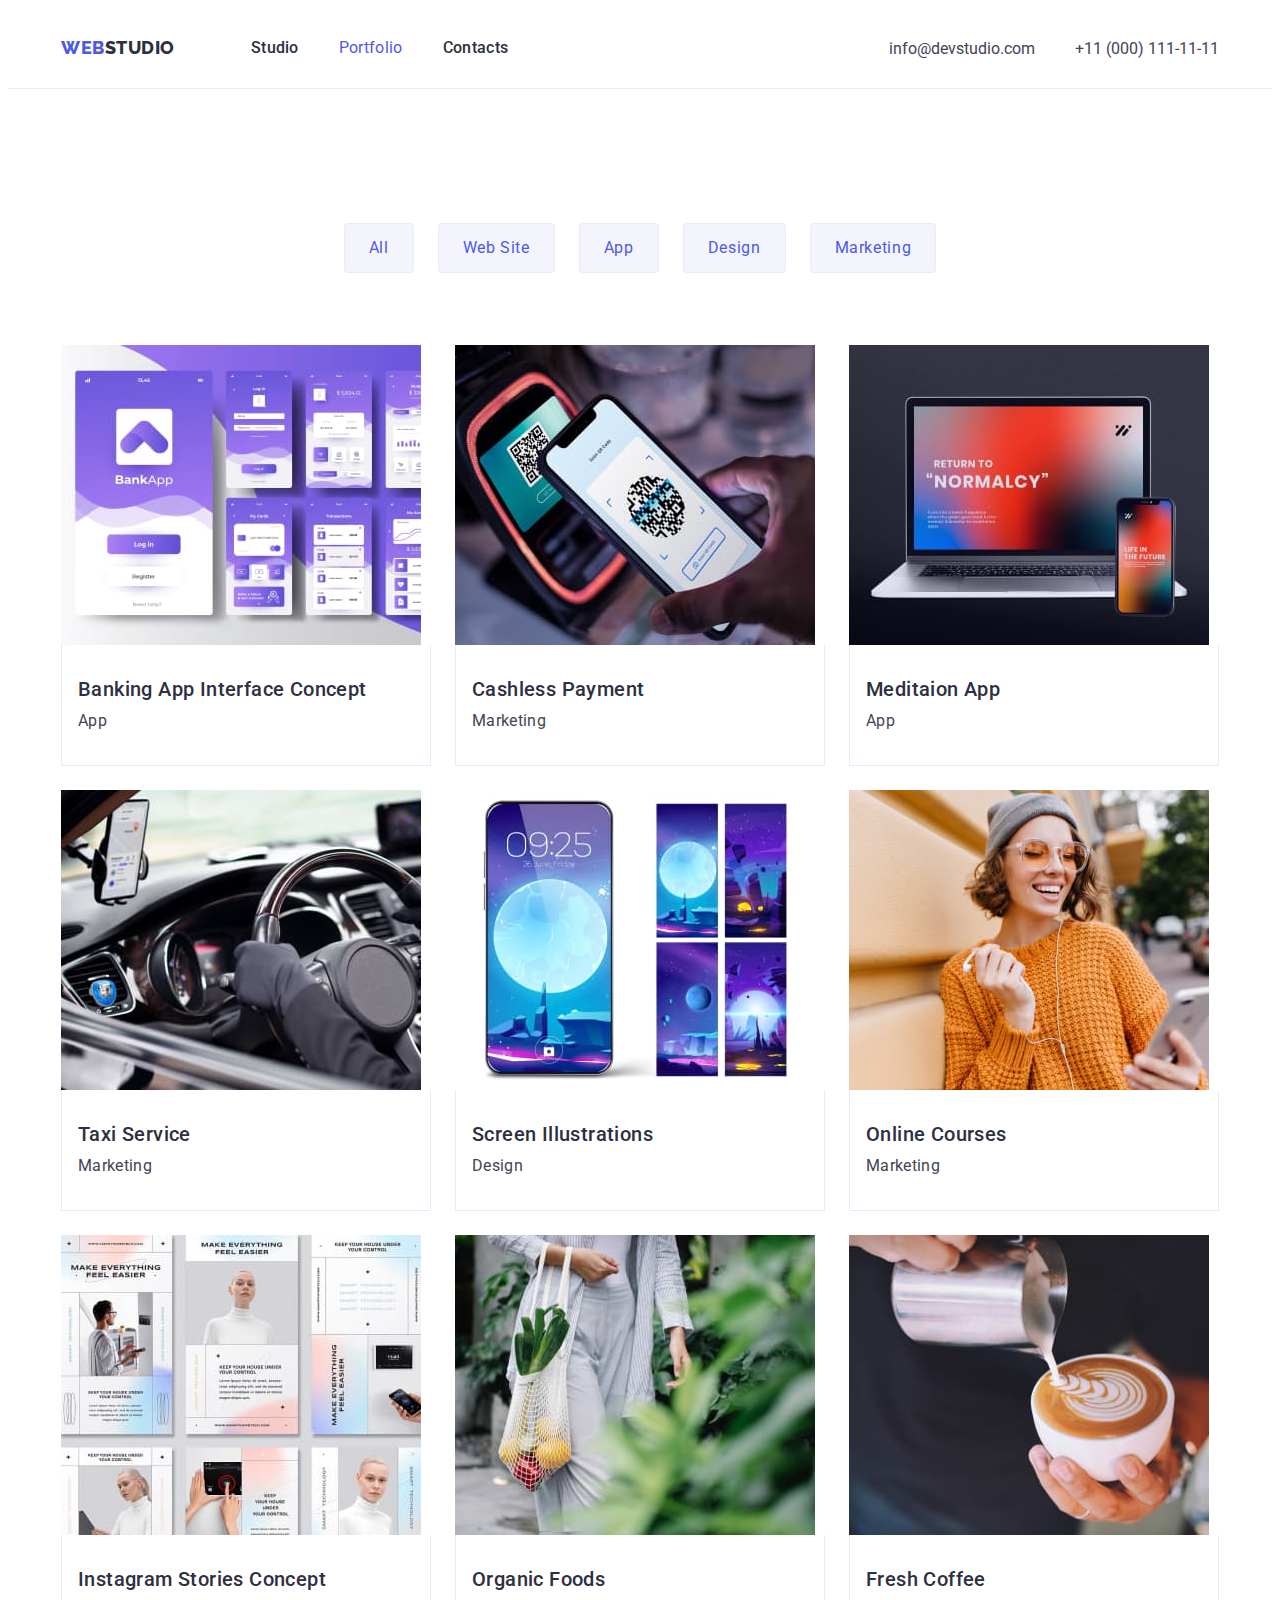
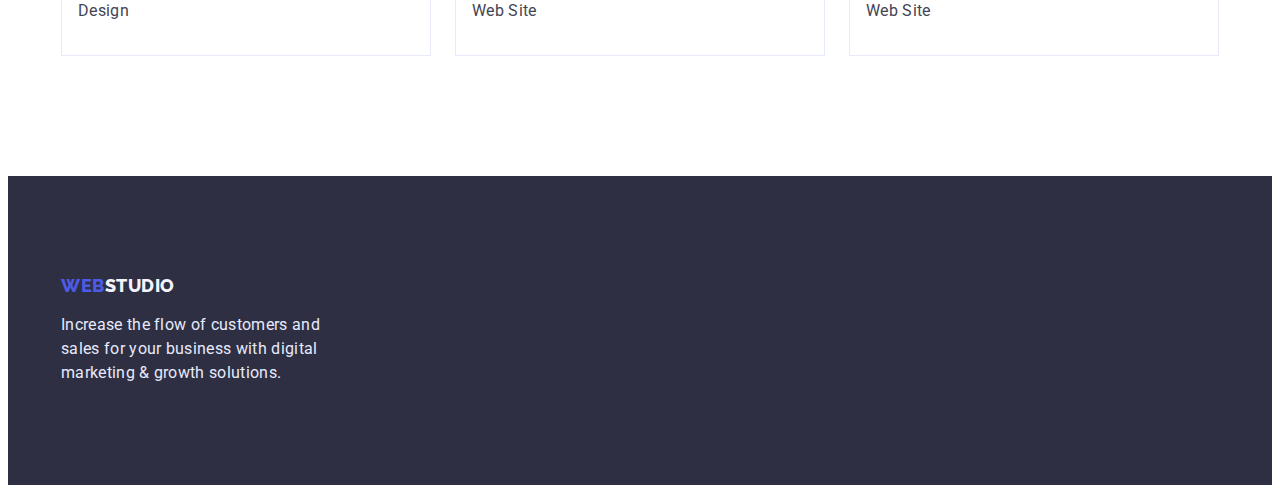
==== portfolio.html @ d43c3594 "Initial commit" ====
<!DOCTYPE html>
<html lang="en">

<head>
    <meta charset="UTF-8">
    <meta http-equiv="X-UA-Compatible" content="IE=edge">
    <meta name="viewport" content="width=device-width, initial-scale=1.0">
    <title>Web Studio</title>
    <link rel="preconnect" href="https://fonts.googleapis.com">
    <link rel="preconnect" href="https://fonts.gstatic.com" crossorigin>
    <link
        href="https://fonts.googleapis.com/css2?family=Raleway:wght@800&family=Roboto:wght@400;500;700;900&display=swap"
        rel="stylesheet">
    <link rel="stylesheet" href="https://cdnjs.cloudflare.com/ajax/libs/modern-normalize/1.1.0/modern-normalize.min.css"
        integrity="sha512-wpPYUAdjBVSE4KJnH1VR1HeZfpl1ub8YT/NKx4PuQ5NmX2tKuGu6U/JRp5y+Y8XG2tV+wKQpNHVUX03MfMFn9Q=="
        crossorigin="anonymous" referrerpolicy="no-referrer" />
    <link rel="stylesheet" href="./css/styles.css" />
</head>

<header class="header">
    <div class="container">
        <div class="header-container">
            <nav class="header-navigation">
                <a class="logo" href="./index.html">Web<span class="logo-two">Studio</span></a>
                <ul class="headerlist">
                    <li><a class="header-link" href="./index.html">Studio</a> </li>
                    <li><a class="current" class="header-link" href="">Portfolio</a> </li>
                    <li><a class="header-link" href="">Contacts</a> </li>
                </ul>
            </nav>
            <address>
                <ul class="headerlist">
                    <li><a class="addresslink" href="mailto:info@devstudio.com">info@devstudio.com</a></li>
                    <li><a class="addresslink" href="tel:+110001111111">+11 (000) 111-11-11</a></li>
                </ul>
            </address>
        </div>
    </div>
</header>

<main>
    <section class="section-main">
        <div class="container">
            <h1 class="hidden-title">Button-filter</h1>
            <ul class="list-button">
                <li><button class="button-filter" type="button">All</button></li>
                <li><button class="button-filter" type="button">Web Site</button></li>
                <li><button class="button-filter" type="button">App</button></li>
                <li><button class="button-filter" type="button">Design</button></li>
                <li><button class="button-filter" type="button">Marketing</button></li>
            </ul>
            <ul class="items-app">
                <li class="list-app">
                    <img src="./images/displaywithapp.jpg" alt="Banking App" width="360">
                    <div class="text-app">
                        <h2 class="title-app">Banking App Interface Concept</h2>
                        <p class="subtitle-app">App</p>
                    </div>
                </li>
                <li class="list-app">
                    <img src="./images/scanqrcod.jpg" alt="Payment" width="360">
                    <div class="text-app">
                        <h2 class="title-app">Cashless Payment</h2>
                        <p class="subtitle-app">Marketing</p>
                    </div>
                </li>
                <li class="list-app">
                    <img src="./images/computerandtelephone.jpg" alt="App on computer and telephone" width="360">
                    <div class="text-app">
                        <h2 class="title-app">Meditaion App</h2>
                        <p class="subtitle-app">App</p>
                    </div>
                </li>
                <li class="list-app">
                    <img src="./images/car.jpg" alt="Car and telephone" width="360">
                    <div class="text-app">
                        <h3 class="title-app">Taxi Service</h3>
                        <p class="subtitle-app">Marketing</p>
                    </div>
                </li>
                <li class="list-app">
                    <img src="./images/screenimages.jpg" alt="Images on telephone" width="360">
                    <div class="text-app">
                        <h3 class="title-app">Screen Illustrations</h3>
                        <p class="subtitle-app">Design</p>
                    </div>
                </li>
                <li class="list-app">
                    <img src="./images/girl.jpg" alt="Girl with telephone" width="360">
                    <div class="text-app">
                        <h3 class="title-app">Online Courses</h3>
                        <p class="subtitle-app">Marketing</p>
                    </div>
                </li>
                <li class="list-app">
                    <img src="./images/instagrampages.jpg" alt="Content in instagram" width="360">
                    <div class="text-app">
                        <h4 class="title-app">Instagram Stories Concept</h4>
                        <p class="subtitle-app">Design</p>
                    </div>
                </li>
                <li class="list-app">
                    <img src="./images/vegetables.jpg" alt="Bag with vegetables" width="360">
                    <div class="text-app">
                        <h4 class="title-app">Organic Foods</h4>
                        <p class="subtitle-app">Web Site</p>
                    </div>
                </li>
                <li class="list-app">
                    <img src="./images/coffee.jpg" alt="Coffee" width="360">
                    <div class="text-app">
                        <h4 class="title-app">Fresh Coffee</h4>
                        <p class="subtitle-app">Web Site</p>
                    </div>
                </li>
            </ul>
        </div>
    </section>
</main>
<footer class="footer-page">
    <div class="container">
        <a class="footer-link" href="./index.html"><span class="footer-link-logo">Web</span>Studio</a>
        <p class="footer-subtitle">Increase the flow of customers and sales for your business with digital marketing
            & growth solutions.</p>
    </div>
</footer>

</html>
---- css/styles.css ----
:root {
    --color-page: #ffffff;
    --color-page-secondary: #F4F4FD;
    --color-page-text: #2E2F42;
    --color-logo: #4D5AE5;
    --color-text: #434455;
    --color-footer: #E7E9FC;
    --color-button-portfolio: #404BBF;
    --card-set-gap: 24px;
}

body {
    font-family: 'Roboto', sans-serif;
    background-color: var(--color-page);
    color:var(--color-page-text);
}

p,
h1,
h2,
h3,
h4,
h5,
h6,
ul {
    margin: 0;
    padding: 0;
}

img {
    display: block;
    max-width: 100%;
    height: auto;
}

ul {
    margin: 0;
    padding: 0;
}

.container {
    width: 100%;
    max-width: 1158px;
    margin: 0 auto;
    padding: 0 15px;
}

.header {
    background-color: var(--color-page);
    border-bottom-width: 1px;
    border-bottom-color: var(--color-footer);
    border-bottom-style: solid;
}

.header-container {
    display: flex;
    align-items: center;
}

.header-navigation {
    display: flex;
    align-items: center;
    flex-grow: 1;
}

.logo {
    color: var(--color-logo);
    text-transform: uppercase;
    font-family: Raleway;
    text-decoration: none;
    line-height: 1.333;
    font-size: 18px;
    font-weight: 800;
    letter-spacing: 0.03em;
}

.logo-two {
    color: var(--color-page-text);
    text-transform: uppercase;
    font-family: Raleway;
    text-decoration: none;
    line-height: 1.333;
    font-size: 18px;
    font-weight: 800;
    letter-spacing: 0.03em;
}

.headerlist {
    list-style-type: none;
    display: flex;
    gap: 40px;
    margin-left: 76px;
}

.headerlist-address {
    list-style-type: none;
    display: flex;
    gap: 40px;
}

.current {
color: var(--color-logo);
text-decoration: none;
list-style-type: none;
line-height: 1.5;
font-size: 16px;
letter-spacing: 0.02em;
padding: 28px 0;
display: block;
}

.header-link {
    text-decoration: none;
    list-style-type: none;
    color: var(--color-page-text);
    line-height: 1.5;
    font-size: 16px;
    letter-spacing: 0.02em;
    padding: 28px 0;
    display: block;
    font-weight: 500;
}

.header-link:hover,
.header-link:focus {
    color:var(--color-button-portfolio);
}


.addresslink {
    font-style: normal;
    text-decoration: none;
    color: var(--color-text);
    padding: 24px 0;
}

.addresslink:hover,
.addresslink:focus {
    color: var(--color-logo);
}

.section-general {
    background-color: var(--color-page-text);
    padding: 188px 0;
    text-align: center;
}

.section-general-title {
    color: var(--color-page);
    font-size: 56px;
    line-height: 1.07;
    text-align: center;
    letter-spacing: 0.02em;
    margin: 0 auto;
    max-width: 496px;
}

.section-general-button {
    background-color: var(--color-logo);
    color: var(--color-page);
    border: 1px solid rgba(0,0,0,0.15);
    border-radius: 4px;
    font-family: Roboto;
    font-weight: 500;
    font-size: 16px;
    line-height: 1.5;
    cursor: pointer;
    letter-spacing: 0.04em;
    padding: 16px 32px 16px 32px;
    max-height: 510px;
    margin-top: 48px;
}

.section-general-button:hover,
.section-general-button:focus {
    background-color: var(--color-button-portfolio);
}

.hidden-title {
    visibility: hidden;
}

.section-hidden {
    padding: 120px 0;
}

.list-characteristic {
    list-style-type: none;
    display: flex;
    gap: 24px;
}

.item-characteristic {
    width: calc((1128px - 3 * 24px)/ 4);
}

.title-characteristic {
    color: var(--color-page-text);
    font-size: 20px;
    font-weight: 500;
    line-height: 1.2;
    letter-spacing: 0.02em;
    margin-bottom: 8px;
}

.subtitle-characteristic {
    color: var(--color-text);
    font-size: 16px;
    line-height: 1.5;
    letter-spacing: 0.02em;
}

.section-project {
    padding-bottom: 120px;
}

.title-project {
    margin-bottom: 72px;
    text-transform: capitalize;
    color: var(--color-page-text);
    font-size: 36px;
    font-weight: 700;
    line-height: 1.11;
    text-align: center;
    letter-spacing: 0.02em;
}

.list-project {
    list-style-type: none;
    display: flex;
    gap: 24px;
}

.section-team {
    background-color: var(--color-page-secondary);
    padding: 120px 0;
}

.title-team {
    color:var(--color-page-text);
    font-size: 36px;
    font-weight: 700;
    line-height: 1.11;
    text-align: center;
    letter-spacing: 0.02em;
    margin-bottom: 72px;
}

.list-team {
    list-style-type: none;
    display: flex;
    gap: 24px;
}

.list-team-iteam {
    background-color: var(--color-page);
    border-bottom-left-radius: 4px;
    border-bottom-right-radius: 4px;
    box-shadow: 0px 2px 1px 0px rgba(46, 47, 66, 0.08),
    0px 1px 1px 0px rgba(46, 47, 66, 0.16),
    0px 1px 6px 0px rgba(46, 47, 66, 0.08);
}

.title-team-list {
    font-size: 20px;
    font-weight: 500;
    line-height: 1.2;
    text-align: center;
    color: var(--color-page-text);
    letter-spacing: 0.02em;
    margin-bottom: 8px;
}

.subtitle-team {
    font-size: 16px;
    line-height: 1.5;
    text-align: center;
    color:var(--color-text);
    letter-spacing: 0.02em;
}

.items-team {
    padding: 32px 0;
}

.footer-page {
    background-color: var(--color-page-text);
    padding: 100px 0;
}

.footer-link-logo {
    color:var(--color-logo);
    font-family: Raleway;
    font-weight: 800;
    font-size: 18px;
    line-height: 1.16;
    text-transform: uppercase;
    text-decoration: none;
    letter-spacing: 0.03em;
}

.footer-link {
    color:var(--color-page-secondary);
    font-family: Raleway;
    font-weight: 800;
    font-size: 18px;
    line-height: 1.16;
    text-transform: uppercase;
    text-decoration: none;
    letter-spacing: 0.03em;
}

.footer-subtitle {
    margin-top: 16px;
    color: var(--color-footer);
    font-size: 16px;
    line-height: 1.5;
    letter-spacing: 0.02em;
    width: 264px;
}

/* Portfolio */

.section-main {
    padding-bottom: 120px;
    padding-top: 96px;
}

.list-button {
    list-style-type: none;
    display: flex;
    gap: 24px;
    justify-content: center;
    margin-bottom: 72px;
}

.button-filter {
    background-color: var(--color-page-secondary);
    color: var(--color-logo);
    font-family: Roboto;
    font-size: 16px;
    line-height: 1.5;
    padding: 12px 24px 12px 24px;
    border:  1px solid var(--color-footer);
    letter-spacing: 0.04em;
    text-align: center;
    border-radius: 4px;
}

.button-filter:hover,
.button-filter:focus {
    background-color: var(--color-button-portfolio);
    color:var(--color-page);
    cursor: pointer;
}

.items-app {
    padding: 0;
    margin: 0;
    display: flex;
    flex-wrap: wrap;
    margin-left: calc(-1 * var(--card-set-gap));
    margin-top: calc(-1 * var(--card-set-gap));
}

.items-app > .list-app {
    flex-basis: calc((100% - 3 * var(--card-set-gap)) / 3);
    margin-left: var(--card-set-gap);
    margin-top: var(--card-set-gap);
}

.list-app {
    list-style-type: none;
}

.text-app {
    padding-top: 32px;
    padding-bottom: 32px;
    padding-left: 16px;
    border-left-width: 1px;
    border-left-style: solid;
    border-left-color: var(--color-footer);
    border-bottom-width: 1px;
    border-bottom-style: solid;
    border-bottom-color: var(--color-footer);
    border-right-width: 1px;
    border-right-style: solid;
    border-right-color: var(--color-footer);
}

.title-app {
    font-size: 20px;
    color: var(--color-page-text);
    font-weight: 500;
    line-height: 1.2;
    letter-spacing: 0.02em;
    margin-bottom: 8px;
}

.subtitle-app {
    color: var(--color-text);
    font-size: 16px;
    line-height: 1.5;
    letter-spacing: 0.02em;
}
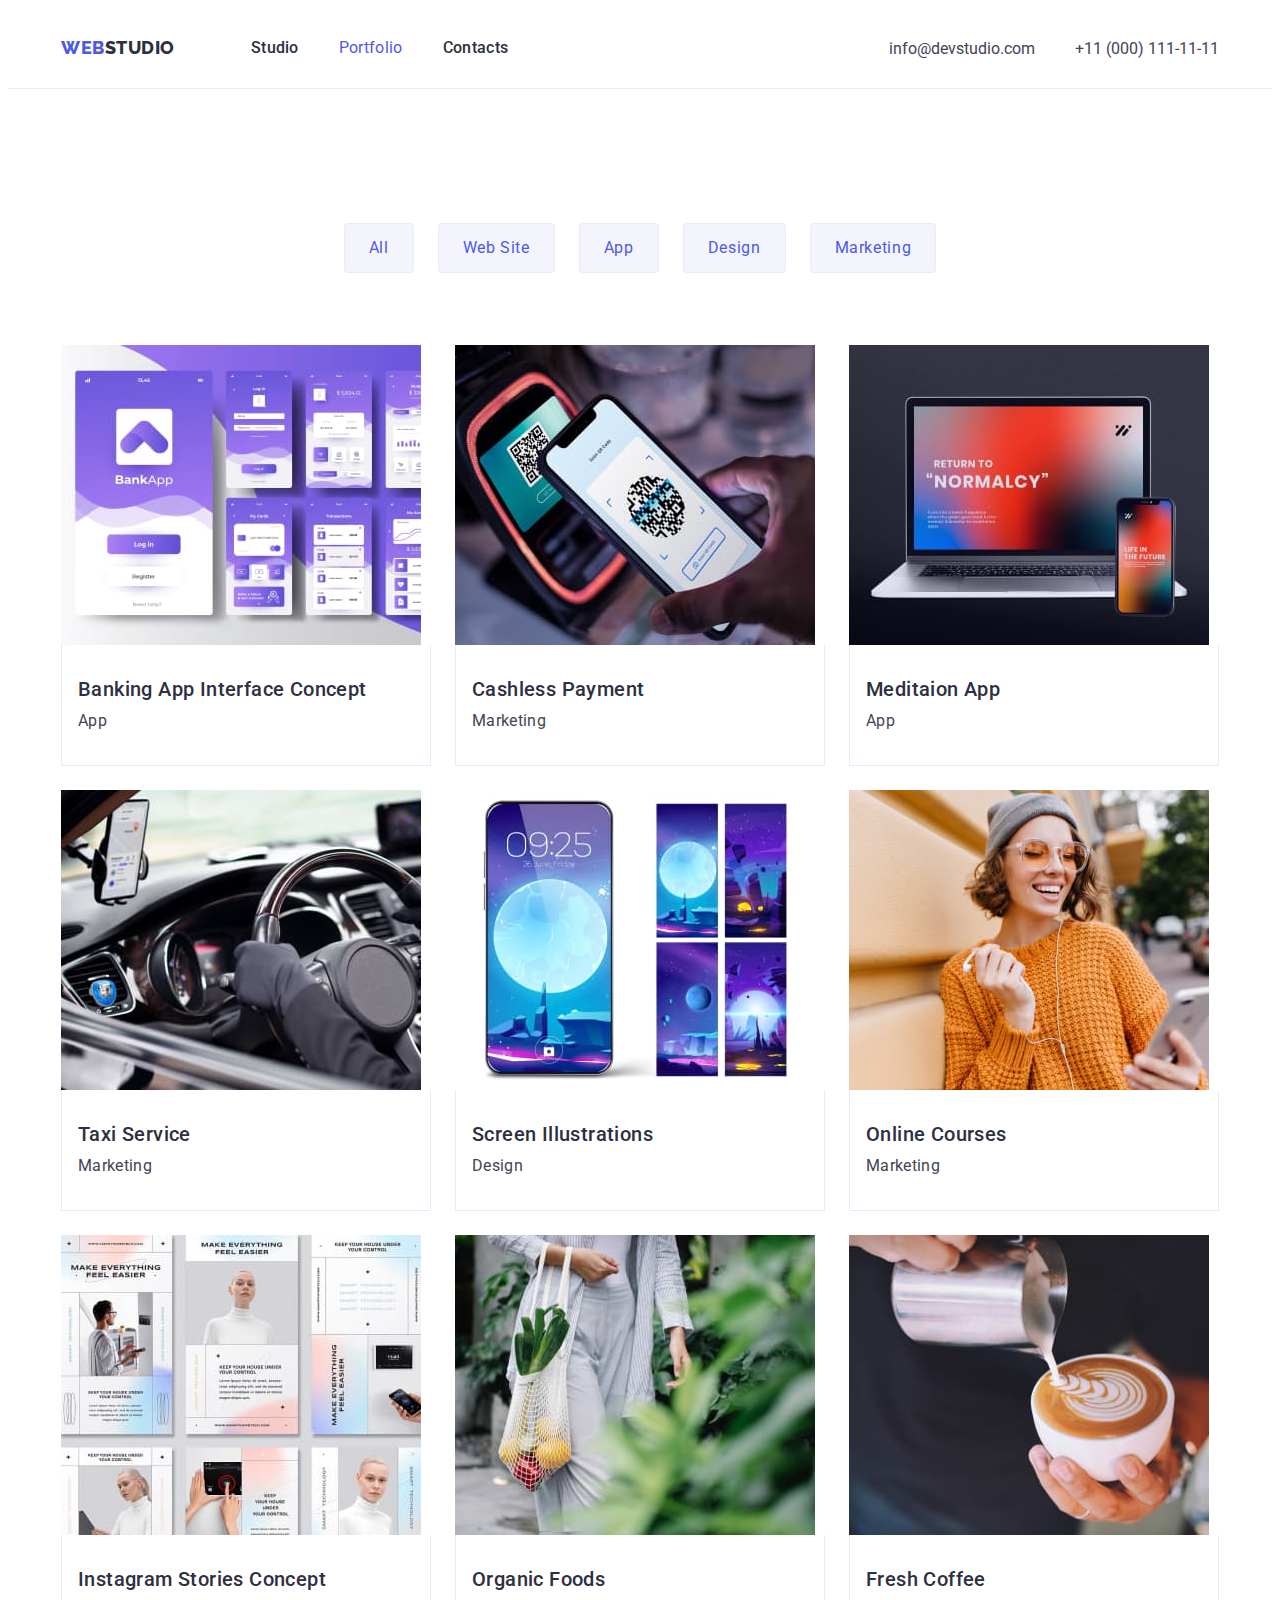
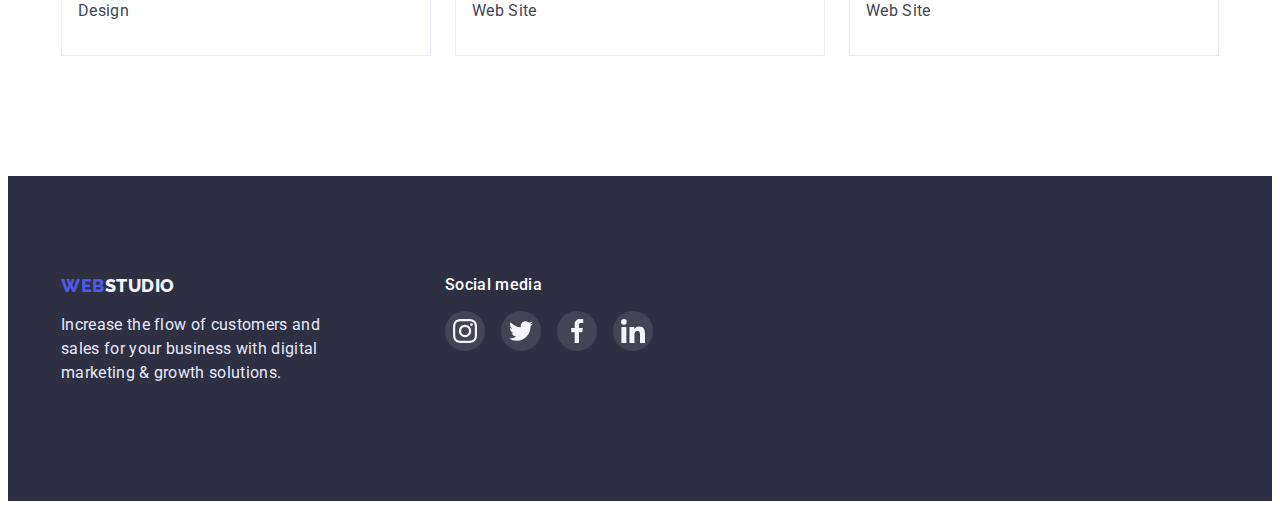
==== commit 3940e23b: "update" ====
--- a/portfolio.html
+++ b/portfolio.html
@@ -17,112 +17,156 @@
     <link rel="stylesheet" href="./css/styles.css" />
 </head>
 
-<header class="header">
-    <div class="container">
-        <div class="header-container">
-            <nav class="header-navigation">
-                <a class="logo" href="./index.html">Web<span class="logo-two">Studio</span></a>
-                <ul class="headerlist">
-                    <li><a class="header-link" href="./index.html">Studio</a> </li>
-                    <li><a class="current" class="header-link" href="">Portfolio</a> </li>
-                    <li><a class="header-link" href="">Contacts</a> </li>
+<body>
+    <header class="header">
+        <div class="container">
+            <div class="header-container">
+                <nav class="header-navigation">
+                    <a class="logo" href="./index.html">Web<span class="logo-two">Studio</span></a>
+                    <ul class="headerlist">
+                        <li><a class="header-link" href="./index.html">Studio</a> </li>
+                        <li><a class="current" class="header-link" href="">Portfolio</a> </li>
+                        <li><a class="header-link" href="">Contacts</a> </li>
+                    </ul>
+                </nav>
+                <address>
+                    <ul class="headerlist">
+                        <li><a class="addresslink" href="mailto:info@devstudio.com">info@devstudio.com</a></li>
+                        <li><a class="addresslink" href="tel:+110001111111">+11 (000) 111-11-11</a></li>
+                    </ul>
+                </address>
+            </div>
+        </div>
+    </header>
+
+    <main>
+        <section class="section-main">
+            <div class="container">
+                <h1 class="hidden-title">Button-filter</h1>
+                <ul class="list-button">
+                    <li><button class="button-filter" type="button">All</button></li>
+                    <li><button class="button-filter" type="button">Web Site</button></li>
+                    <li><button class="button-filter" type="button">App</button></li>
+                    <li><button class="button-filter" type="button">Design</button></li>
+                    <li><button class="button-filter" type="button">Marketing</button></li>
                 </ul>
-            </nav>
-            <address>
-                <ul class="headerlist">
-                    <li><a class="addresslink" href="mailto:info@devstudio.com">info@devstudio.com</a></li>
-                    <li><a class="addresslink" href="tel:+110001111111">+11 (000) 111-11-11</a></li>
+                <ul class="items-app">
+                    <li class="list-app">
+                        <img src="./images/displaywithapp.jpg" alt="Banking App" width="360">
+                        <div class="text-app">
+                            <h2 class="title-app">Banking App Interface Concept</h2>
+                            <p class="subtitle-app">App</p>
+                        </div>
+                    </li>
+                    <li class="list-app">
+                        <img src="./images/scanqrcod.jpg" alt="Payment" width="360">
+                        <div class="text-app">
+                            <h2 class="title-app">Cashless Payment</h2>
+                            <p class="subtitle-app">Marketing</p>
+                        </div>
+                    </li>
+                    <li class="list-app">
+                        <img src="./images/computerandtelephone.jpg" alt="App on computer and telephone" width="360">
+                        <div class="text-app">
+                            <h2 class="title-app">Meditaion App</h2>
+                            <p class="subtitle-app">App</p>
+                        </div>
+                    </li>
+                    <li class="list-app">
+                        <img src="./images/car.jpg" alt="Car and telephone" width="360">
+                        <div class="text-app">
+                            <h3 class="title-app">Taxi Service</h3>
+                            <p class="subtitle-app">Marketing</p>
+                        </div>
+                    </li>
+                    <li class="list-app">
+                        <img src="./images/screenimages.jpg" alt="Images on telephone" width="360">
+                        <div class="text-app">
+                            <h3 class="title-app">Screen Illustrations</h3>
+                            <p class="subtitle-app">Design</p>
+                        </div>
+                    </li>
+                    <li class="list-app">
+                        <img src="./images/girl.jpg" alt="Girl with telephone" width="360">
+                        <div class="text-app">
+                            <h3 class="title-app">Online Courses</h3>
+                            <p class="subtitle-app">Marketing</p>
+                        </div>
+                    </li>
+                    <li class="list-app">
+                        <img src="./images/instagrampages.jpg" alt="Content in instagram" width="360">
+                        <div class="text-app">
+                            <h4 class="title-app">Instagram Stories Concept</h4>
+                            <p class="subtitle-app">Design</p>
+                        </div>
+                    </li>
+                    <li class="list-app">
+                        <img src="./images/vegetables.jpg" alt="Bag with vegetables" width="360">
+                        <div class="text-app">
+                            <h4 class="title-app">Organic Foods</h4>
+                            <p class="subtitle-app">Web Site</p>
+                        </div>
+                    </li>
+                    <li class="list-app">
+                        <img src="./images/coffee.jpg" alt="Coffee" width="360">
+                        <div class="text-app">
+                            <h4 class="title-app">Fresh Coffee</h4>
+                            <p class="subtitle-app">Web Site</p>
+                        </div>
+                    </li>
                 </ul>
-            </address>
-        </div>
-    </div>
-</header>
-
-<main>
-    <section class="section-main">
+            </div>
+        </section>
+    </main>
+    <footer class="footer-page">
         <div class="container">
-            <h1 class="hidden-title">Button-filter</h1>
-            <ul class="list-button">
-                <li><button class="button-filter" type="button">All</button></li>
-                <li><button class="button-filter" type="button">Web Site</button></li>
-                <li><button class="button-filter" type="button">App</button></li>
-                <li><button class="button-filter" type="button">Design</button></li>
-                <li><button class="button-filter" type="button">Marketing</button></li>
-            </ul>
-            <ul class="items-app">
-                <li class="list-app">
-                    <img src="./images/displaywithapp.jpg" alt="Banking App" width="360">
-                    <div class="text-app">
-                        <h2 class="title-app">Banking App Interface Concept</h2>
-                        <p class="subtitle-app">App</p>
-                    </div>
+            <ul class="footer-list">
+                <li>
+                    <a class="footer-link" href="./index.html"><span class="footer-link-logo">Web</span>Studio</a>
+                    <p class="footer-subtitle">Increase the flow of customers and sales for your business with digital
+                        marketing
+                        & growth solutions.</p>
                 </li>
-                <li class="list-app">
-                    <img src="./images/scanqrcod.jpg" alt="Payment" width="360">
-                    <div class="text-app">
-                        <h2 class="title-app">Cashless Payment</h2>
-                        <p class="subtitle-app">Marketing</p>
-                    </div>
-                </li>
-                <li class="list-app">
-                    <img src="./images/computerandtelephone.jpg" alt="App on computer and telephone" width="360">
-                    <div class="text-app">
-                        <h2 class="title-app">Meditaion App</h2>
-                        <p class="subtitle-app">App</p>
-                    </div>
-                </li>
-                <li class="list-app">
-                    <img src="./images/car.jpg" alt="Car and telephone" width="360">
-                    <div class="text-app">
-                        <h3 class="title-app">Taxi Service</h3>
-                        <p class="subtitle-app">Marketing</p>
-                    </div>
-                </li>
-                <li class="list-app">
-                    <img src="./images/screenimages.jpg" alt="Images on telephone" width="360">
-                    <div class="text-app">
-                        <h3 class="title-app">Screen Illustrations</h3>
-                        <p class="subtitle-app">Design</p>
-                    </div>
-                </li>
-                <li class="list-app">
-                    <img src="./images/girl.jpg" alt="Girl with telephone" width="360">
-                    <div class="text-app">
-                        <h3 class="title-app">Online Courses</h3>
-                        <p class="subtitle-app">Marketing</p>
-                    </div>
-                </li>
-                <li class="list-app">
-                    <img src="./images/instagrampages.jpg" alt="Content in instagram" width="360">
-                    <div class="text-app">
-                        <h4 class="title-app">Instagram Stories Concept</h4>
-                        <p class="subtitle-app">Design</p>
-                    </div>
-                </li>
-                <li class="list-app">
-                    <img src="./images/vegetables.jpg" alt="Bag with vegetables" width="360">
-                    <div class="text-app">
-                        <h4 class="title-app">Organic Foods</h4>
-                        <p class="subtitle-app">Web Site</p>
-                    </div>
-                </li>
-                <li class="list-app">
-                    <img src="./images/coffee.jpg" alt="Coffee" width="360">
-                    <div class="text-app">
-                        <h4 class="title-app">Fresh Coffee</h4>
-                        <p class="subtitle-app">Web Site</p>
-                    </div>
+                <li>
+                    <h4 class="footer-social-title">Social media</h4>
+                    <ul class="footer-social-list">
+                        <li class="social-item">
+                            <a class="footer-social-link" href="">
+                                <svg class="footer-icon" width="24px" height="24px">
+                                    <use href="./images/icon.svg#icon-instagram-2">
+                                    </use>
+                                </svg>
+                            </a>
+                        </li>
+                        <li class="social-item">
+                            <a class="footer-social-link" href="">
+                                <svg class="footer-icon" width="24px" height="24px">
+                                    <use href="./images/icon.svg#icon-twitter-1">
+                                    </use>
+                                </svg>
+                            </a>
+                        </li>
+                        <li class="social-item">
+                            <a class="footer-social-link" href="">
+                                <svg class="footer-icon" width="24px" height="24px">
+                                    <use href="./images/icon.svg#icon-facebook-1">
+                                    </use>
+                                </svg>
+                            </a>
+                        </li>
+                        <li class="social-item">
+                            <a class="footer-social-link" href="">
+                                <svg class="footer-icon" width="24px" height="24px">
+                                    <use href="./images/icon.svg#icon-linkedin-1">
+                                    </use>
+                                </svg>
+                            </a>
+                        </li>
+                    </ul>
                 </li>
             </ul>
         </div>
-    </section>
-</main>
-<footer class="footer-page">
-    <div class="container">
-        <a class="footer-link" href="./index.html"><span class="footer-link-logo">Web</span>Studio</a>
-        <p class="footer-subtitle">Increase the flow of customers and sales for your business with digital marketing
-            & growth solutions.</p>
-    </div>
-</footer>
+    </footer>
+</body>
 
 </html>--- a/css/styles.css
+++ b/css/styles.css
@@ -6,6 +6,8 @@
     --color-text: #434455;
     --color-footer: #E7E9FC;
     --color-button-portfolio: #404BBF;
+    --color-svg-logo: #8e8f99;
+    --color-svg-footer: #31D0AA;
     --card-set-gap: 24px;
 }
 
@@ -140,7 +142,17 @@
 }
 
 .section-general {
+    max-width: 1440px;
+    height: 600px;
+    margin-left: auto;
+    margin-right: auto;
+    background-image: linear-gradient(rgba(46, 47, 66, 0.7),
+        rgba(46, 47, 66, 0.7)), 
+        url("../images/peopleoffice.jpg");
     background-color: var(--color-page-text);
+    background-size: cover;
+    background-repeat: no-repeat;
+    background-position: center;
     padding: 188px 0;
     text-align: center;
 }
@@ -194,6 +206,21 @@
     width: calc((1128px - 3 * 24px)/ 4);
 }
 
+.icon-item-characteristic {
+    background-color: var(--color-page-secondary);
+    width: 264px;
+    height: 112px;
+    display: flex;
+    justify-content: center;
+    align-items: center;
+    border-radius: 4px;
+    margin-bottom: 8px;
+}
+
+.icon-characteristic {
+   display: inline-block;
+}
+
 .title-characteristic {
     color: var(--color-page-text);
     font-size: 20px;
@@ -229,6 +256,10 @@
     list-style-type: none;
     display: flex;
     gap: 24px;
+}
+
+.img-project {
+    border: 1px solid var(--color-footer);
 }
 
 .section-team {
@@ -280,7 +311,94 @@
 }
 
 .items-team {
-    padding: 32px 0;
+    padding-top: 32px;
+    padding-bottom: 8px;
+}
+
+.social-list {
+    margin-bottom: 32px;
+    list-style-type: none;
+    display: flex;
+    gap: 24px;
+    justify-content: center;
+}
+
+.social-item {
+    width: 40px;
+    height: 40px;
+}
+
+.social-item:hover,
+.social-item:focus {
+    background-color: var(--color-button-portfolio);
+    border-radius: 50%;
+}
+
+.icon-team {
+    fill: var(--color-page-secondary);
+}
+
+.social-link {
+    width: 100%;
+    height: 100%;
+    display: flex;
+    align-items: center;
+    justify-content: center;
+    background-color: var(--color-logo);
+    border-radius: 50%;
+}
+
+.customers-section {
+    background-color: var(--color-page);
+    padding-bottom: 130px;
+}
+
+.customers-title {
+    padding-top: 130px;
+    margin-bottom: 72px;
+    text-align: center;
+    font-weight: 700;
+    font-size: 36px;
+    letter-spacing: 0.02em;
+    line-height: 1.11;
+    color: var(--color-page-text);
+}
+
+.customers-list {
+    list-style-type: none;
+    display: flex;
+    gap: 24px;
+}
+
+.customers-item {
+    width: 168px;
+    height: 88px;
+}
+
+.customers-link {
+    display: flex;
+    width: 100%;
+    height: 100%;
+    justify-content: center;
+    align-items: center;
+    border: 1px solid #8E8F99;
+    border-radius: 4px;
+    background-color: var(--color-page);
+}
+
+.customers-icon {
+    fill: var(--color-svg-logo);
+}
+
+.customers-link:hover,
+.customers-link:focus {
+    cursor: pointer;
+    border: 1px solid var(--color-button-portfolio);
+}
+
+.customers-icon:hover,
+.customers-icon:focus {
+    fill: var(--color-button-portfolio);
 }
 
 .footer-page {
@@ -317,6 +435,53 @@
     line-height: 1.5;
     letter-spacing: 0.02em;
     width: 264px;
+    margin-bottom: 16px;
+}
+
+.footer-list {
+    display: flex;
+    gap: 120px;
+    list-style-type: none;
+}
+
+.footer-social-list {
+    list-style-type: none;
+    display: flex;
+    gap: 16px;
+}
+
+.footer-social-title {
+    color: var(--color-page);
+    font-size: 16px;
+    letter-spacing: 0.02em;
+    line-height: 1.16;
+    margin-bottom: 16px;
+    font-weight: 500;
+}
+
+.footer-social-link {
+    width: 40px;
+    height: 40px;
+}
+
+.footer-social-link {
+    width: 100%;
+    height: 100%;
+    display: flex;
+    align-items: center;
+    justify-content: center;
+    background-color: rgba(255, 255, 255, 0.1);
+    border-radius: 50%;
+}
+
+.footer-icon {
+    fill: var(--color-page-secondary);
+}
+
+.footer-social-link:hover,
+.footer-social-link:focus {
+    background-color: var(--color-svg-footer);
+    border-radius: 50%;
 }
 
 /* Portfolio */
@@ -350,8 +515,12 @@
 .button-filter:hover,
 .button-filter:focus {
     background-color: var(--color-button-portfolio);
-    color:var(--color-page);
+    color: var(--color-page);
+    box-shadow: 0 2px 2px rgba(0, 0, 0, 0.12),
+    0 2px 1px rgba(0, 0, 0, 0.08),
+    0 3px 1px rgba(0, 0, 0, 0.1);
     cursor: pointer;
+    border: 0;
 }
 
 .items-app {
@@ -371,6 +540,13 @@
 
 .list-app {
     list-style-type: none;
+}
+
+.list-app:hover {
+    box-shadow: 0 2px 1px rgba(46, 47, 66, 0.08),
+        0 1px 1px rgba(46, 47, 66, 0.16),
+        0 1px 6px rgba(46, 47, 66, 0.08);
+    cursor: pointer;
 }
 
 .text-app {
@@ -402,4 +578,6 @@
     font-size: 16px;
     line-height: 1.5;
     letter-spacing: 0.02em;
-}+}
+
+
